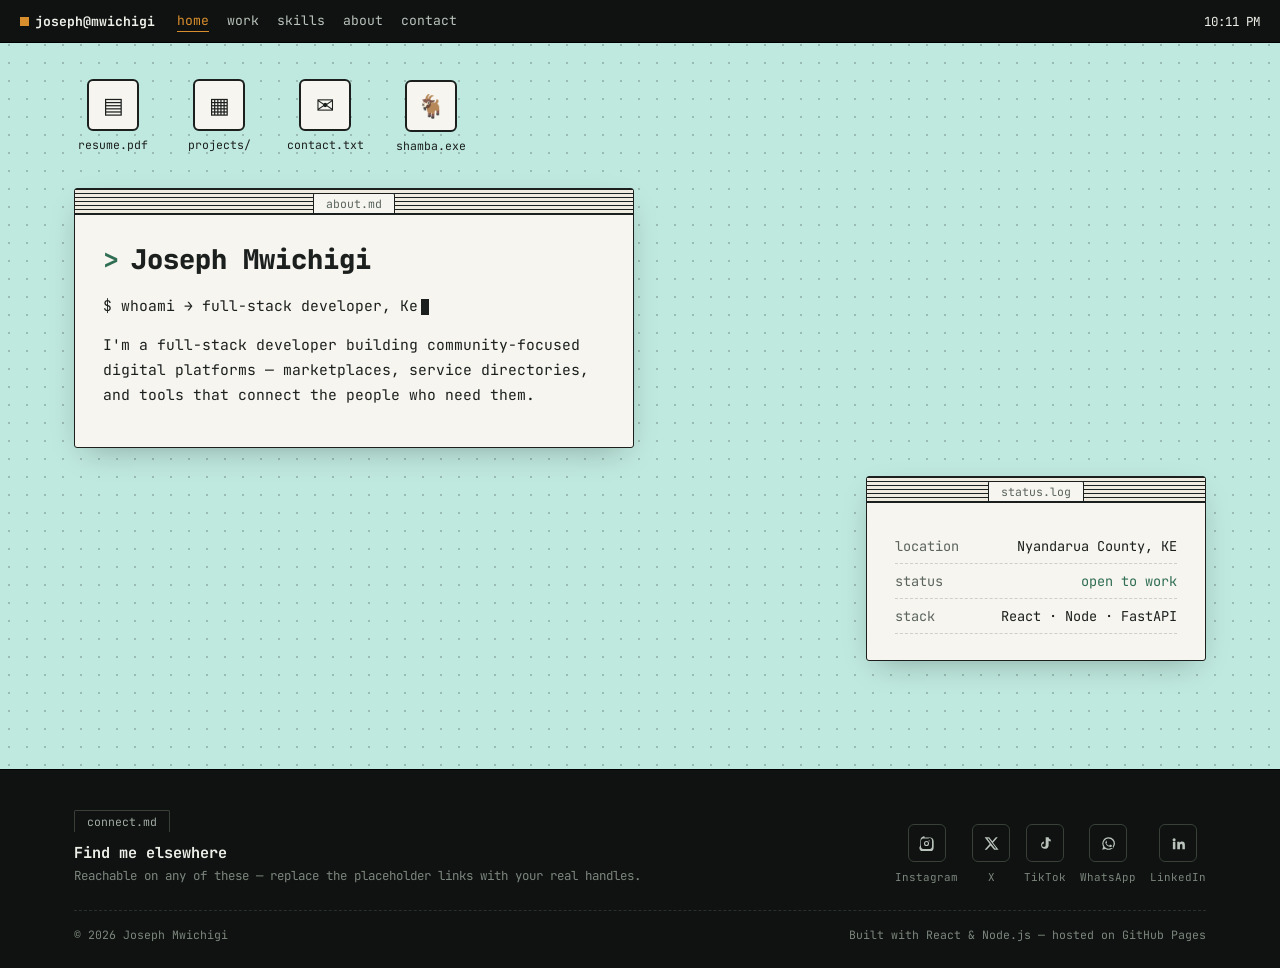
==== index.html @ 796a4f1b "Initial commit: portfolio site" ====
<!DOCTYPE html>
<html lang="en">
<head>
<meta charset="UTF-8">
<meta name="viewport" content="width=device-width, initial-scale=1.0">
<title>Joseph Mwichigi — Full-Stack Developer</title>
<meta name="description" content="Joseph Mwichigi — full-stack developer building community-focused digital platforms from Nyandarua County, Kenya.">
<link rel="preconnect" href="https://fonts.googleapis.com">
<link href="https://fonts.googleapis.com/css2?family=JetBrains+Mono:wght@400;500;700;800&display=swap" rel="stylesheet">
<link rel="stylesheet" href="css/style.css">
</head>
<body>

<header class="topbar">
  <div class="topbar-left">
    <a class="topbar-logo" href="index.html"><span class="sq"></span> joseph@mwichigi</a>
    <button class="nav-toggle" id="navToggle" aria-label="menu">☰</button>
    <nav class="topbar-nav" id="topNav">
      <a href="index.html">home</a>
      <a href="work.html">work</a>
      <a href="skills.html">skills</a>
      <a href="about.html">about</a>
      <a href="contact.html">contact</a>
    </nav>
  </div>
  <div class="topbar-right"><span id="clock">--:--</span></div>
</header>

<main class="desktop">
  <div class="icon-row">
    <a class="desk-icon" href="about.html"><span class="glyph">▤</span><span class="label">resume.pdf</span></a>
    <a class="desk-icon" href="work.html"><span class="glyph">▦</span><span class="label">projects/</span></a>
    <a class="desk-icon" href="contact.html"><span class="glyph">✉</span><span class="label">contact.txt</span></a>
    <button class="desk-icon" id="eggIcon" type="button"><span class="glyph">🐐</span><span class="label">shamba.exe</span></button>
  </div>

  <div class="win-field">
    <div class="window draggable" style="max-width:560px;">
      <div class="win-titlebar"><span class="tab">about.md</span></div>
      <div class="win-body">
        <div class="win-name"><span class="prompt">&gt;</span> Joseph Mwichigi</div>
        <p id="typedLine"></p>
        <p>I'm a full-stack developer building community-focused digital platforms — marketplaces, service directories, and tools that connect the people who need them.</p>
      </div>
    </div>

    <div class="window draggable" style="max-width:340px; margin-left:auto;">
      <div class="win-titlebar"><span class="tab">status.log</span></div>
      <div class="win-body">
        <div class="fact-line"><span class="k">location</span><span>Nyandarua County, KE</span></div>
        <div class="fact-line"><span class="k">status</span><span style="color:var(--pine)">open to work</span></div>
        <div class="fact-line"><span class="k">stack</span><span>React · Node · FastAPI</span></div>
      </div>
    </div>
  </div>
</main>

<div class="toast" id="toast"></div>

<footer class="site-footer">
  <div class="footer-inner">
    <div class="footer-top">
      <div>
        <div class="footer-tab">connect.md</div>
        <div class="footer-heading">Find me elsewhere</div>
        <p class="footer-sub">Reachable on any of these — replace the placeholder links with your real handles.</p>
      </div>

      <div class="dock-socials">
        <div class="social-item">
          <a class="social-btn" href="https://instagram.com/" target="_blank" rel="noopener" aria-label="Instagram">
            <svg viewBox="0 0 24 24"><path d="M12 2.2c3.2 0 3.6 0 4.85.07 1.17.05 2.02.24 2.75.52a5.5 5.5 0 0 1 2 1.3 5.5 5.5 0 0 1 1.3 2c.28.73.47 1.58.52 2.75.06 1.25.07 1.65.07 4.85s0 3.6-.07 4.85c-.05 1.17-.24 2.02-.52 2.75a5.5 5.5 0 0 1-1.3 2 5.5 5.5 0 0 1-2 1.3c-.73.28-1.58.47-2.75.52-1.25.06-1.65.07-4.85.07s-3.6 0-4.85-.07c-1.17-.05-2.02-.24-2.75-.52a5.5 5.5 0 0 1-2-1.3 5.5 5.5 0 0 1-1.3-2c-.28-.73-.47-1.58-.52-2.75C2.2 15.6 2.2 15.2 2.2 12s0-3.6.07-4.85c.05-1.17.24-2.02.52-2.75a5.5 5.5 0 0 1 1.3-2 5.5 5.5 0 0 1 2-1.3c.73-.28 1.58-.47 2.75-.52C8.4 2.2 8.8 2.2 12 2.2zm0 1.8c-3.15 0-3.52 0-4.76.07-.96.04-1.48.2-1.83.34-.46.18-.78.39-1.13.73-.34.35-.55.67-.73 1.13-.14.35-.3.87-.34 1.83C3.14 8.48 3.14 8.85 3.14 12s0 3.52.07 4.76c.04.96.2 1.48.34 1.83.18.46.39.78.73 1.13.35.34.67.55 1.13.73.35.14.87.3 1.83.34 1.24.06 1.6.07 4.76.07s3.52 0 4.76-.07c.96-.04 1.48-.2 1.83-.34.46-.18.78-.39 1.13-.73.34-.35.55-.67.73-1.13.14-.35.3-.87.34-1.83.06-1.24.07-1.6.07-4.76s0-3.52-.07-4.76c-.04-.96-.2-1.48-.34-1.83a2.9 2.9 0 0 0-.73-1.13 2.9 2.9 0 0 0-1.13-.73c-.35-.14-.87-.3-1.83-.34C15.52 4 15.15 4 12 4zm0 3.9a4.1 4.1 0 1 1 0 8.2 4.1 4.1 0 0 1 0-8.2zm0 1.8a2.3 2.3 0 1 0 0 4.6 2.3 2.3 0 0 0 0-4.6zm5.2-2a1 1 0 1 1-2 0 1 1 0 0 1 2 0z"/></svg>
          </a>
          <span>Instagram</span>
        </div>
        <div class="social-item">
          <a class="social-btn" href="https://x.com/" target="_blank" rel="noopener" aria-label="X">
            <svg viewBox="0 0 24 24"><path d="M18.9 2H22l-7.6 8.7L23.3 22h-7.1l-5.6-6.9L4.2 22H1l8.2-9.3L1 2h7.2l5.1 6.3L18.9 2zm-1.2 18h1.9L7.4 4h-2l12.3 16z"/></svg>
          </a>
          <span>X</span>
        </div>
        <div class="social-item">
          <a class="social-btn" href="https://www.tiktok.com/" target="_blank" rel="noopener" aria-label="TikTok">
            <svg viewBox="0 0 24 24"><path d="M14 2h3c.15 1.9 1.4 3.4 3.4 3.7v3c-1.3 0-2.5-.4-3.4-1v6.9c0 3.4-2.7 5.9-6 5.9a6 6 0 0 1-1.6-11.8v3.2a2.9 2.9 0 1 0 2.9 2.9V2z"/></svg>
          </a>
          <span>TikTok</span>
        </div>
        <div class="social-item">
          <a class="social-btn" href="https://wa.me/000000000" target="_blank" rel="noopener" aria-label="WhatsApp">
            <svg viewBox="0 0 24 24"><path d="M12 2a10 10 0 0 0-8.6 15L2 22l5.2-1.4A10 10 0 1 0 12 2zm0 1.8a8.2 8.2 0 0 1 6.9 12.6l-.2.3.9 3.3-3.4-.9-.3.2A8.2 8.2 0 1 1 12 3.8zm-3.4 4.4c-.2 0-.5 0-.7.3-.2.3-.9.8-.9 2s.9 2.4 1 2.6c.1.1 1.8 2.8 4.4 3.8 2.2.9 2.6.7 3.1.6.5 0 1.6-.6 1.8-1.2.2-.6.2-1.1.2-1.2-.1-.1-.3-.2-.5-.3l-2-1c-.3-.1-.5-.2-.7.2-.2.3-.8 1-1 1.2-.2.2-.3.2-.6.1-.3-.2-1.2-.5-2.3-1.5-.9-.8-1.4-1.7-1.6-2-.2-.3 0-.5.1-.6l.4-.5c.1-.2.2-.3.3-.5.1-.2 0-.4 0-.5l-.9-2.1c-.2-.5-.4-.4-.6-.4h-.5z"/></svg>
          </a>
          <span>WhatsApp</span>
        </div>
        <div class="social-item">
          <a class="social-btn" href="https://www.linkedin.com/in/mwichigi" target="_blank" rel="noopener" aria-label="LinkedIn">
            <svg viewBox="0 0 24 24"><path d="M4.98 3.5a2.5 2.5 0 1 1 0 5 2.5 2.5 0 0 1 0-5zM3 9h4v12H3V9zm7 0h3.8v1.6h.05c.5-.95 1.8-1.95 3.7-1.95 3.95 0 4.68 2.6 4.68 6V21h-4v-5.4c0-1.3 0-2.95-1.8-2.95s-2.08 1.4-2.08 2.85V21H10V9z"/></svg>
          </a>
          <span>LinkedIn</span>
        </div>
      </div>
    </div>

    <div class="footer-bottom">
      <span>© 2026 Joseph Mwichigi</span>
      <span>Built with React &amp; Node.js — hosted on GitHub Pages</span>
    </div>
  </div>
</footer>

<script src="js/script.js"></script>
</body>
</html>
---- css/style.css ----
/* ===========================================================
   Joseph Mwichigi — Portfolio
   Desktop-OS style theme. Shared across every page.
   =========================================================== */

:root{
  --bg:#BFE8DE;
  --dot:rgba(27,31,29,0.22);
  --window:#F7F5EF;
  --window-2:#EFEBE0;
  --ink:#1B1F1D;
  --ink-dim:#5B645F;
  --pine:#2F6E52;
  --amber:#D98E2E;
  --line:rgba(27,31,29,0.18);
  --radius:3px;
}

*{box-sizing:border-box;}

body{
  margin:0;
  font-family:'JetBrains Mono', monospace;
  background:
    radial-gradient(var(--dot) 1.2px, transparent 1.2px);
  background-size:18px 18px;
  background-color:var(--bg);
  color:var(--ink);
  min-height:100vh;
  display:flex;
  flex-direction:column;
}

a{color:inherit;}
::selection{background:var(--pine); color:var(--window);}

@media (prefers-reduced-motion: reduce){
  *{animation-duration:.01ms !important; transition-duration:.01ms !important;}
}

a:focus-visible, button:focus-visible{outline:2px solid var(--pine); outline-offset:2px;}

/* ---------- top bar ---------- */
.topbar{
  position:sticky; top:0; z-index:100;
  background:#0F1210; color:#EDEFE9;
  display:flex; align-items:center; justify-content:space-between;
  padding:10px 20px; font-size:0.82rem;
  border-bottom:1px solid #000;
}
.topbar-left{display:flex; align-items:center; gap:22px;}
.topbar-logo{display:flex; align-items:center; gap:6px; font-weight:700; text-decoration:none;}
.topbar-logo .sq{width:9px;height:9px;background:var(--amber); display:inline-block;}
.topbar-nav{display:flex; gap:18px;}
.topbar-nav a{
  background:none; border:none; color:#B9C2BB; font-family:'JetBrains Mono',monospace;
  font-size:0.82rem; cursor:pointer; padding:2px 0; border-bottom:1px solid transparent;
  text-decoration:none;
}
.topbar-nav a:hover{color:#fff;}
.topbar-nav a.active{color:var(--amber); border-color:var(--amber);}
.topbar-right{display:flex; align-items:center; gap:10px; color:#9FAAA2; font-size:0.78rem;}
#clock{color:#EDEFE9;}
.nav-toggle{display:none; background:none;border:none;color:#fff;font-size:1.2rem;cursor:pointer;}

@media (max-width:760px){
  .topbar-nav{
    position:absolute; top:100%; left:0; right:0; background:#0F1210;
    flex-direction:column; padding:10px 20px 16px; gap:10px; display:none;
    border-bottom:1px solid #000;
  }
  .topbar-nav.open{display:flex;}
  .nav-toggle{display:block;}
}

/* ---------- desktop area ---------- */
.desktop{
  position:relative;
  max-width:1180px; margin:0 auto;
  padding:36px 24px 60px;
  min-height:60vh;
  flex:1;
  width:100%;
}

/* desktop icons */
.icon-row{display:flex; gap:28px; flex-wrap:wrap; margin-bottom:34px;}
.desk-icon{
  background:none; border:none; cursor:pointer; text-align:center;
  display:flex; flex-direction:column; align-items:center; gap:6px;
  width:78px; font-family:'JetBrains Mono',monospace; color:var(--ink);
  text-decoration:none;
}
.desk-icon .glyph{
  width:52px; height:52px; background:var(--window); border:2px solid var(--ink);
  border-radius:6px; display:flex; align-items:center; justify-content:center;
  font-size:1.4rem; transition:transform .15s ease, box-shadow .15s ease;
}
.desk-icon:hover .glyph{transform:translateY(-3px); box-shadow:0 6px 0 rgba(27,31,29,0.15);}
.desk-icon span.label{font-size:0.72rem;}

/* windows */
.win-field{position:relative;}
.window{
  background:var(--window);
  border:1px solid var(--ink);
  border-radius:var(--radius);
  box-shadow:0 10px 30px -12px rgba(15,20,17,0.35);
  margin-bottom:28px;
  max-width:620px;
}
.window.wide{max-width:100%;}
.win-titlebar{
  height:26px;
  background:
    repeating-linear-gradient(to bottom, var(--ink) 0 1px, var(--window-2) 1px 4px);
  display:flex; align-items:center; justify-content:center;
  position:relative; cursor:grab; user-select:none;
  border-bottom:1px solid var(--ink);
}
.win-titlebar:active{cursor:grabbing;}
.win-titlebar .tab{
  background:var(--window); border:1px solid var(--ink); border-bottom:none;
  padding:2px 12px; font-size:0.72rem; color:var(--ink-dim);
  position:relative; top:1px; border-radius:2px 2px 0 0;
}
.win-body{padding:26px 28px;}
@media (max-width:560px){ .win-body{padding:20px;} }

.prompt{color:var(--pine); font-weight:700;}
.win-name{
  font-size:1.7rem; font-weight:800; margin:0 0 16px; display:flex; gap:12px; align-items:baseline; flex-wrap:wrap;
}
.win-body p{font-size:0.92rem; line-height:1.7; margin:0 0 14px; color:var(--ink);}
.win-body b{color:var(--ink);}

.cursor-blink{
  display:inline-block; width:8px; height:1.1em; background:var(--ink);
  animation:blink 1s step-end infinite; vertical-align:text-bottom; margin-left:3px;
}
@keyframes blink{50%{opacity:0;}}

/* facts window */
.fact-line{display:flex; justify-content:space-between; padding:8px 0; border-bottom:1px dashed var(--line); font-size:0.85rem;}
.fact-line .k{color:var(--ink-dim);}

/* projects */
.proj-grid{display:grid; grid-template-columns:repeat(2,1fr); gap:24px;}
@media (max-width:760px){ .proj-grid{grid-template-columns:1fr;} }
.proj-window .win-body{padding:0;}
.proj-shot{
  background:#0F1210; padding:22px; border-bottom:1px solid var(--ink);
}
.browser-chrome{
  background:#E8E4D8; border:1px solid var(--ink); border-radius:4px; overflow:hidden;
}
.browser-chrome .bar{display:flex; gap:5px; padding:6px 8px; border-bottom:1px solid var(--ink); background:var(--window-2);}
.browser-chrome .bar span{width:6px;height:6px;border-radius:50%;background:var(--ink); opacity:.5;}
.browser-chrome .content{padding:16px;}
.browser-chrome .ln{height:6px; background:var(--ink); opacity:.12; margin-bottom:6px; border-radius:2px;}
.browser-chrome .ln.w70{width:70%;} .browser-chrome .ln.w40{width:40%;} .browser-chrome .ln.w90{width:90%;}
.proj-outline-title{
  font-size:1.6rem; font-weight:800; text-align:center; margin-top:16px;
  -webkit-text-stroke:1.3px #F7F5EF; color:transparent; letter-spacing:0.02em;
}
.proj-info{padding:20px 22px;}
.proj-status{
  display:inline-block; font-size:0.68rem; padding:2px 8px; border:1px solid var(--pine); color:var(--pine);
  margin-bottom:10px;
}
.proj-status.dev{border-color:var(--amber); color:var(--amber);}
.proj-info p{font-size:0.85rem; color:var(--ink-dim); margin:0 0 14px;}
.stack-tags{display:flex; flex-wrap:wrap; gap:6px; margin-bottom:16px;}
.stack-tags span{font-size:0.68rem; border:1px solid var(--line); padding:3px 7px; color:var(--ink-dim); border-radius:2px;}
.proj-links{display:flex; gap:14px; flex-wrap:wrap; font-size:0.8rem;}
.proj-links a{color:var(--pine); border-bottom:1px solid var(--pine); text-decoration:none;}
.proj-links a.disabled{color:var(--ink-dim); border-color:var(--line); pointer-events:none;}

.demo-note{
  max-width:620px; margin:8px 0 0; font-size:0.78rem; color:var(--ink-dim);
  border-left:2px solid var(--amber); padding:10px 14px; background:var(--window);
}

/* skills badge cloud */
.badge-cloud{display:flex; flex-wrap:wrap; gap:14px; padding:6px 0 4px;}
.badge{
  display:flex; align-items:center; gap:8px;
  background:var(--window-2); border:1px solid var(--ink); border-radius:20px;
  padding:8px 14px; font-size:0.78rem; font-weight:500;
  animation:drift 5s ease-in-out infinite;
}
.badge span.dot{width:8px;height:8px;border-radius:50%;}
.badge:nth-child(odd){animation-delay:.4s;}
.badge:nth-child(3n){animation-delay:.9s;}
@keyframes drift{0%,100%{transform:translateY(0);}50%{transform:translateY(-4px);}}

.skill-list{margin-top:22px;}
.skill-row{display:flex; justify-content:space-between; font-size:0.85rem; padding:8px 0; border-bottom:1px dashed var(--line);}
.skill-row .lvl{color:var(--ink-dim);}

/* contact */
.field{margin-bottom:16px;}
.field label{display:block; font-size:0.76rem; color:var(--ink-dim); margin-bottom:6px;}
.field input, .field textarea{
  width:100%; background:var(--window-2); border:1px solid var(--ink); color:var(--ink);
  padding:9px 11px; font-family:'JetBrains Mono',monospace; font-size:0.85rem; border-radius:2px;
}
.field input:focus, .field textarea:focus{outline:none; border-color:var(--pine);}
.btn{
  font-family:'JetBrains Mono',monospace; font-weight:700; font-size:0.82rem;
  padding:10px 20px; border:1px solid var(--ink); background:var(--ink); color:var(--window);
  cursor:pointer; border-radius:2px; transition:transform .15s ease;
}
.btn:hover{transform:translateY(-2px);}
.btn.ghost{background:transparent; color:var(--ink);}
.form-note{font-size:0.72rem; color:var(--ink-dim); margin-top:6px;}
.contact-methods a{display:block; margin-bottom:10px; font-size:0.85rem; border-bottom:1px dashed var(--line); padding-bottom:8px; text-decoration:none;}

/* easter egg toast */
.toast{
  position:fixed; bottom:24px; left:50%; transform:translateX(-50%) translateY(20px);
  background:var(--ink); color:var(--window); padding:12px 18px; border-radius:4px;
  font-size:0.8rem; opacity:0; pointer-events:none; transition:opacity .25s ease, transform .25s ease;
  z-index:200; max-width:280px; text-align:center;
}
.toast.show{opacity:1; transform:translateX(-50%) translateY(0);}

/* ---------- footer ---------- */
.site-footer{
  background:#0F1210; color:#B9C2BB; border-top:1px solid #000;
  margin-top:20px;
}
.footer-inner{
  max-width:1180px; margin:0 auto; padding:40px 24px 26px;
}
.footer-top{
  display:flex; justify-content:space-between; align-items:flex-end; flex-wrap:wrap; gap:24px;
  margin-bottom:26px;
}
.footer-tab{
  background:#0F1210; border:1px solid #384038; border-bottom:none;
  display:inline-block; padding:3px 12px; font-size:0.72rem; color:#9FAAA2;
  border-radius:2px 2px 0 0;
}
.footer-heading{font-size:0.95rem; color:#EDEFE9; font-weight:700; margin:10px 0 4px;}
.footer-sub{font-size:0.78rem; color:#7C867E; margin:0;}
.dock-socials{display:flex; gap:14px; flex-wrap:wrap;}
.social-item{display:flex; flex-direction:column; align-items:center; gap:8px;}
.dock-socials a.social-btn{
  width:38px; height:38px; border:1px solid #384038; border-radius:6px;
  display:flex; align-items:center; justify-content:center; transition:background .15s ease, transform .15s ease;
}
.dock-socials svg{width:15px;height:15px; fill:#B9C2BB;}
.dock-socials a.social-btn:hover{background:var(--amber); transform:translateY(-3px);}
.dock-socials a.social-btn:hover svg{fill:#1B1300;}
.social-item span{font-size:0.68rem; color:#7C867E;}
.footer-bottom{
  border-top:1px dashed #2A302B; padding-top:16px;
  display:flex; justify-content:space-between; flex-wrap:wrap; gap:8px;
  font-size:0.72rem; color:#7C867E;
}
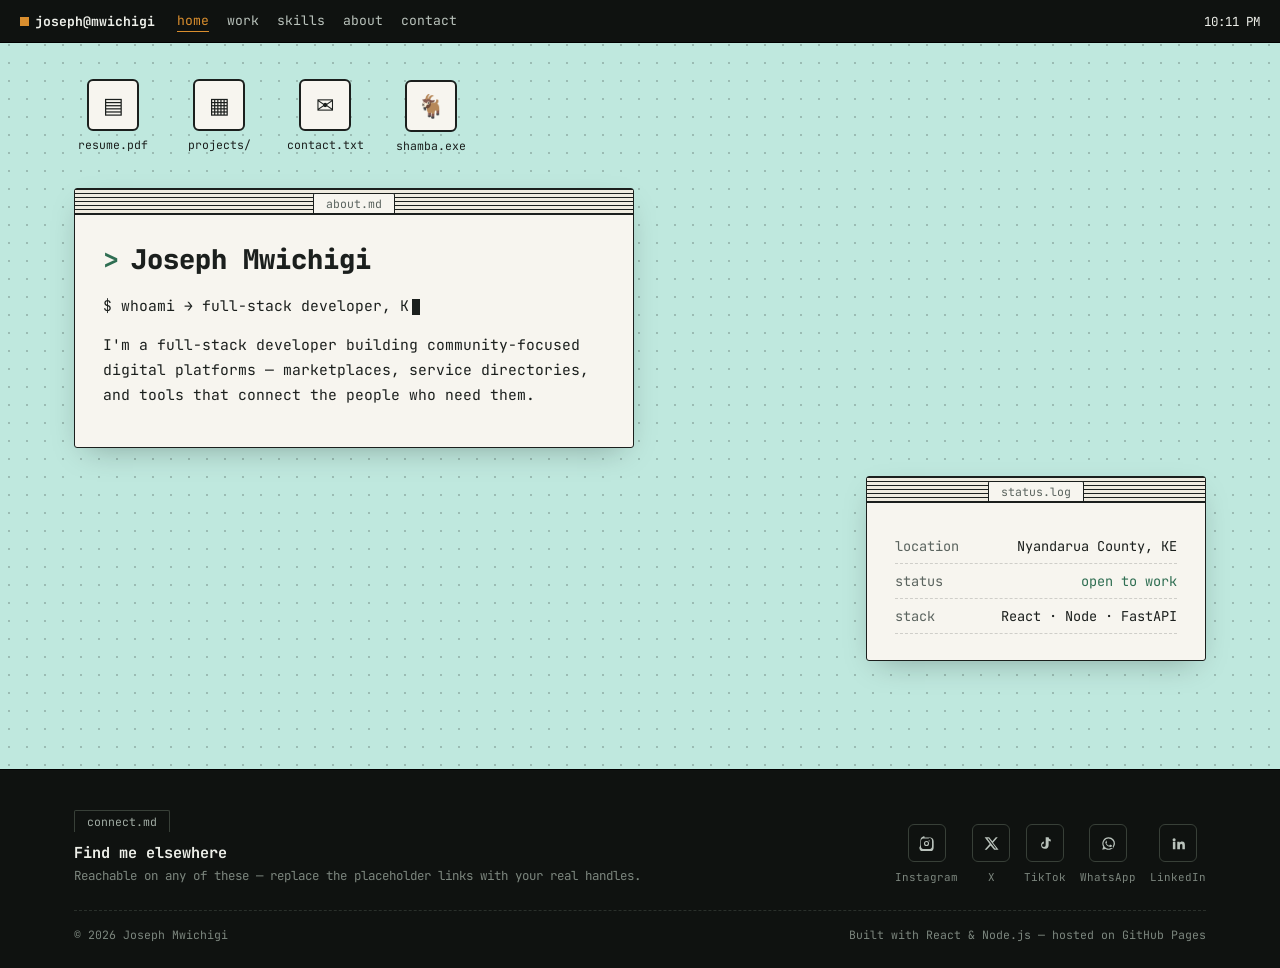
==== commit 89cdfabd: "Add real social links: Instagram, X, WhatsApp, LinkedIn" ====
--- a/index.html
+++ b/index.html
@@ -68,13 +68,13 @@
 
       <div class="dock-socials">
         <div class="social-item">
-          <a class="social-btn" href="https://instagram.com/" target="_blank" rel="noopener" aria-label="Instagram">
+          <a class="social-btn" href="https://www.instagram.com/_joe.t.w.o/" target="_blank" rel="noopener" aria-label="Instagram">
             <svg viewBox="0 0 24 24"><path d="M12 2.2c3.2 0 3.6 0 4.85.07 1.17.05 2.02.24 2.75.52a5.5 5.5 0 0 1 2 1.3 5.5 5.5 0 0 1 1.3 2c.28.73.47 1.58.52 2.75.06 1.25.07 1.65.07 4.85s0 3.6-.07 4.85c-.05 1.17-.24 2.02-.52 2.75a5.5 5.5 0 0 1-1.3 2 5.5 5.5 0 0 1-2 1.3c-.73.28-1.58.47-2.75.52-1.25.06-1.65.07-4.85.07s-3.6 0-4.85-.07c-1.17-.05-2.02-.24-2.75-.52a5.5 5.5 0 0 1-2-1.3 5.5 5.5 0 0 1-1.3-2c-.28-.73-.47-1.58-.52-2.75C2.2 15.6 2.2 15.2 2.2 12s0-3.6.07-4.85c.05-1.17.24-2.02.52-2.75a5.5 5.5 0 0 1 1.3-2 5.5 5.5 0 0 1 2-1.3c.73-.28 1.58-.47 2.75-.52C8.4 2.2 8.8 2.2 12 2.2zm0 1.8c-3.15 0-3.52 0-4.76.07-.96.04-1.48.2-1.83.34-.46.18-.78.39-1.13.73-.34.35-.55.67-.73 1.13-.14.35-.3.87-.34 1.83C3.14 8.48 3.14 8.85 3.14 12s0 3.52.07 4.76c.04.96.2 1.48.34 1.83.18.46.39.78.73 1.13.35.34.67.55 1.13.73.35.14.87.3 1.83.34 1.24.06 1.6.07 4.76.07s3.52 0 4.76-.07c.96-.04 1.48-.2 1.83-.34.46-.18.78-.39 1.13-.73.34-.35.55-.67.73-1.13.14-.35.3-.87.34-1.83.06-1.24.07-1.6.07-4.76s0-3.52-.07-4.76c-.04-.96-.2-1.48-.34-1.83a2.9 2.9 0 0 0-.73-1.13 2.9 2.9 0 0 0-1.13-.73c-.35-.14-.87-.3-1.83-.34C15.52 4 15.15 4 12 4zm0 3.9a4.1 4.1 0 1 1 0 8.2 4.1 4.1 0 0 1 0-8.2zm0 1.8a2.3 2.3 0 1 0 0 4.6 2.3 2.3 0 0 0 0-4.6zm5.2-2a1 1 0 1 1-2 0 1 1 0 0 1 2 0z"/></svg>
           </a>
           <span>Instagram</span>
         </div>
         <div class="social-item">
-          <a class="social-btn" href="https://x.com/" target="_blank" rel="noopener" aria-label="X">
+          <a class="social-btn" href="https://x.com/h31461" target="_blank" rel="noopener" aria-label="X">
             <svg viewBox="0 0 24 24"><path d="M18.9 2H22l-7.6 8.7L23.3 22h-7.1l-5.6-6.9L4.2 22H1l8.2-9.3L1 2h7.2l5.1 6.3L18.9 2zm-1.2 18h1.9L7.4 4h-2l12.3 16z"/></svg>
           </a>
           <span>X</span>
@@ -86,13 +86,13 @@
           <span>TikTok</span>
         </div>
         <div class="social-item">
-          <a class="social-btn" href="https://wa.me/000000000" target="_blank" rel="noopener" aria-label="WhatsApp">
+          <a class="social-btn" href="https://wa.me/254746077396" target="_blank" rel="noopener" aria-label="WhatsApp">
             <svg viewBox="0 0 24 24"><path d="M12 2a10 10 0 0 0-8.6 15L2 22l5.2-1.4A10 10 0 1 0 12 2zm0 1.8a8.2 8.2 0 0 1 6.9 12.6l-.2.3.9 3.3-3.4-.9-.3.2A8.2 8.2 0 1 1 12 3.8zm-3.4 4.4c-.2 0-.5 0-.7.3-.2.3-.9.8-.9 2s.9 2.4 1 2.6c.1.1 1.8 2.8 4.4 3.8 2.2.9 2.6.7 3.1.6.5 0 1.6-.6 1.8-1.2.2-.6.2-1.1.2-1.2-.1-.1-.3-.2-.5-.3l-2-1c-.3-.1-.5-.2-.7.2-.2.3-.8 1-1 1.2-.2.2-.3.2-.6.1-.3-.2-1.2-.5-2.3-1.5-.9-.8-1.4-1.7-1.6-2-.2-.3 0-.5.1-.6l.4-.5c.1-.2.2-.3.3-.5.1-.2 0-.4 0-.5l-.9-2.1c-.2-.5-.4-.4-.6-.4h-.5z"/></svg>
           </a>
           <span>WhatsApp</span>
         </div>
         <div class="social-item">
-          <a class="social-btn" href="https://www.linkedin.com/in/mwichigi" target="_blank" rel="noopener" aria-label="LinkedIn">
+          <a class="social-btn" href="https://www.linkedin.com/in/mwichigi-joseph-10298a298" target="_blank" rel="noopener" aria-label="LinkedIn">
             <svg viewBox="0 0 24 24"><path d="M4.98 3.5a2.5 2.5 0 1 1 0 5 2.5 2.5 0 0 1 0-5zM3 9h4v12H3V9zm7 0h3.8v1.6h.05c.5-.95 1.8-1.95 3.7-1.95 3.95 0 4.68 2.6 4.68 6V21h-4v-5.4c0-1.3 0-2.95-1.8-2.95s-2.08 1.4-2.08 2.85V21H10V9z"/></svg>
           </a>
           <span>LinkedIn</span>
--- a/css/style.css
+++ b/css/style.css
@@ -259,3 +259,23 @@
   display:flex; justify-content:space-between; flex-wrap:wrap; gap:8px;
   font-size:0.72rem; color:#7C867E;
 }
+
+.proj-outline-title a{
+  color:inherit;
+  -webkit-text-stroke:inherit;
+  text-decoration:none;
+  cursor:pointer;
+}
+.proj-outline-title a:hover{
+  -webkit-text-stroke-color:var(--amber);
+}
+
+.proj-outline-title a{
+  color:inherit;
+  -webkit-text-stroke:inherit;
+  text-decoration:none;
+  cursor:pointer;
+}
+.proj-outline-title a:hover{
+  -webkit-text-stroke-color:var(--amber);
+}
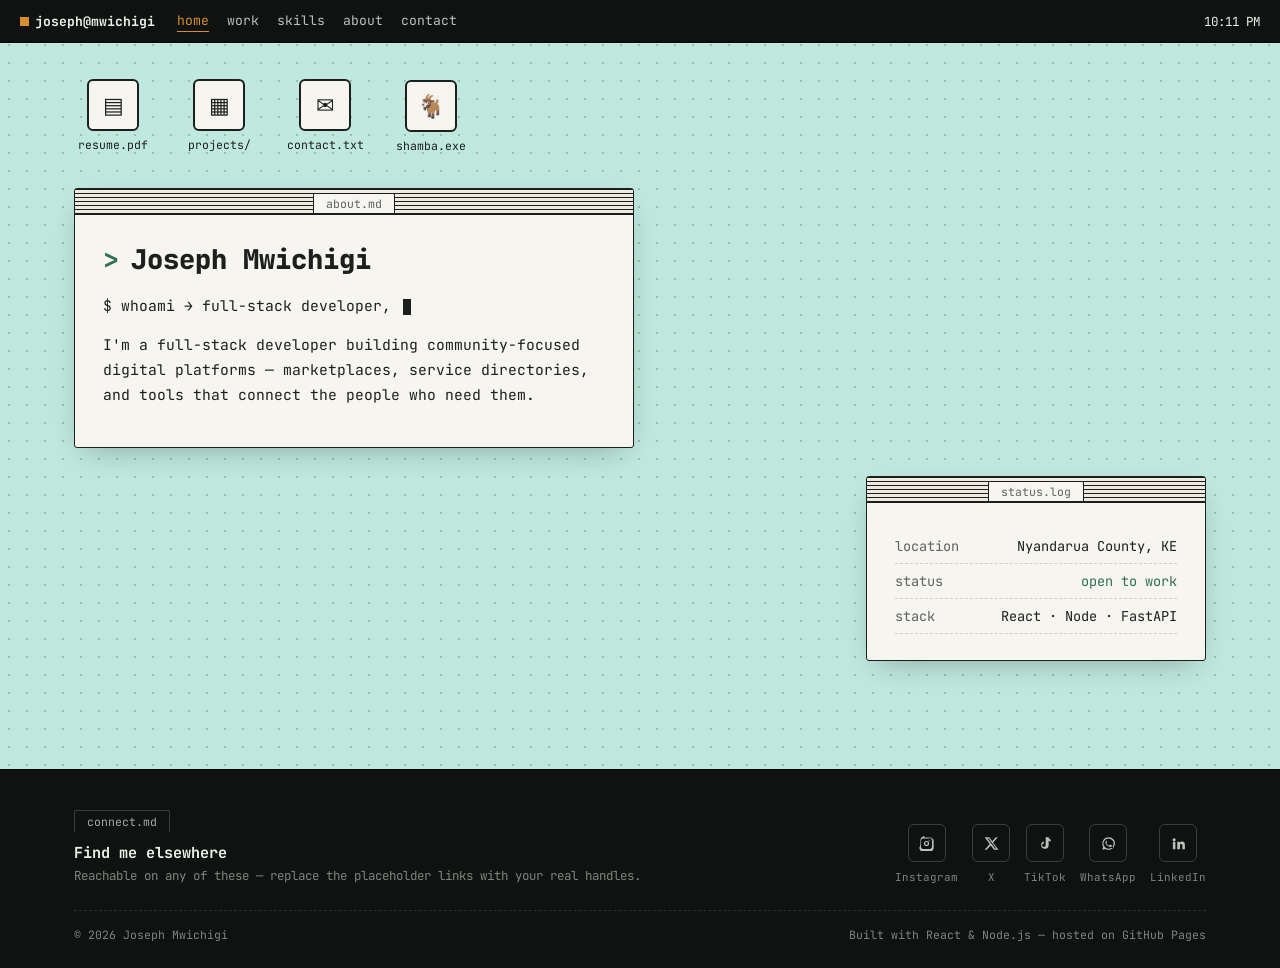
==== commit 329ac90f: "Add real TikTok link" ====
--- a/index.html
+++ b/index.html
@@ -80,7 +80,7 @@
           <span>X</span>
         </div>
         <div class="social-item">
-          <a class="social-btn" href="https://www.tiktok.com/" target="_blank" rel="noopener" aria-label="TikTok">
+          <a class="social-btn" href="https://www.tiktok.com/@mwichigijoseph?lang=en" target="_blank" rel="noopener" aria-label="TikTok">
             <svg viewBox="0 0 24 24"><path d="M14 2h3c.15 1.9 1.4 3.4 3.4 3.7v3c-1.3 0-2.5-.4-3.4-1v6.9c0 3.4-2.7 5.9-6 5.9a6 6 0 0 1-1.6-11.8v3.2a2.9 2.9 0 1 0 2.9 2.9V2z"/></svg>
           </a>
           <span>TikTok</span>
